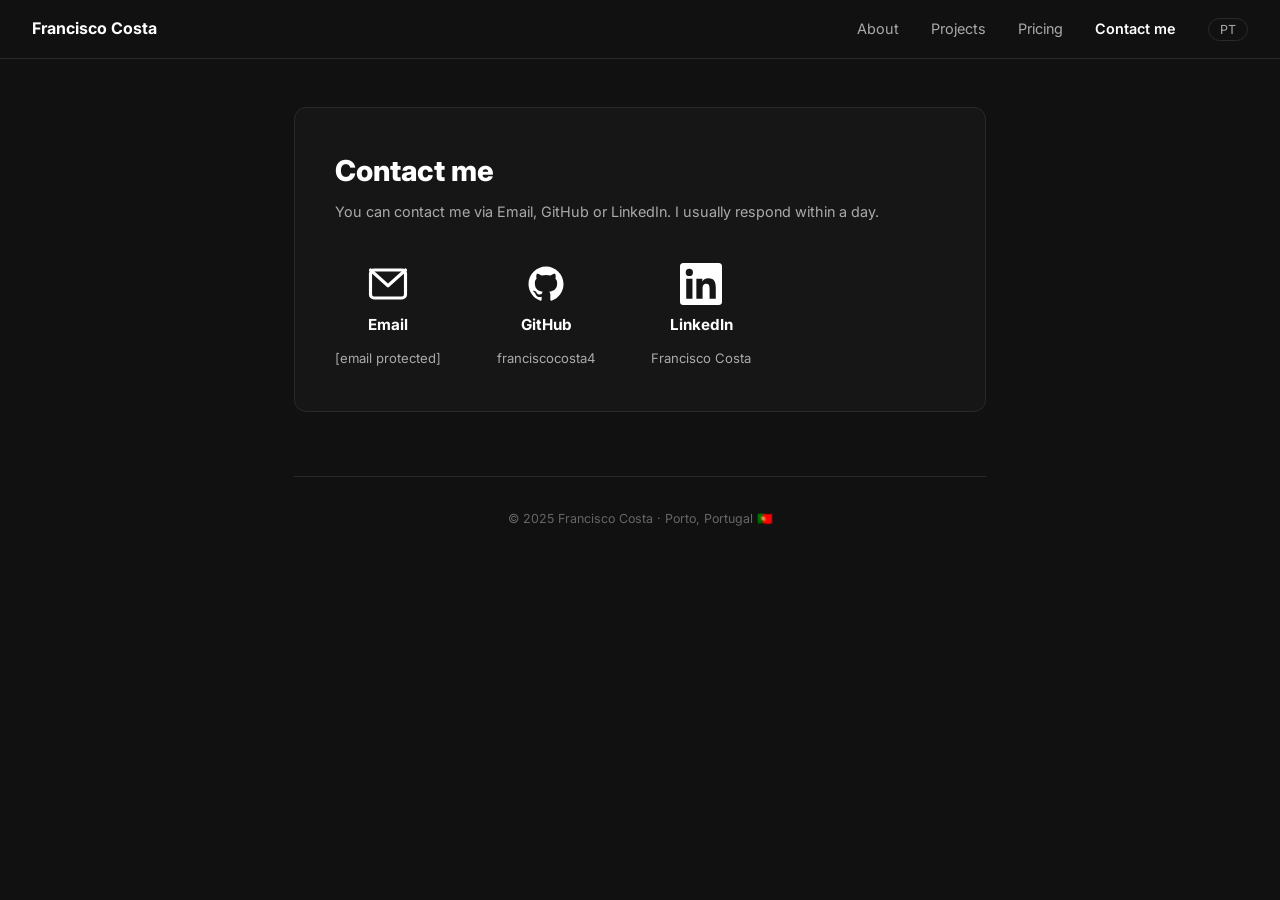
==== contact.html @ 96e05186 "fix: fixed link in contact me page" ====
<!DOCTYPE html>
<html lang="en">
<head>
  <meta charset="UTF-8" />
  <meta name="viewport" content="width=device-width, initial-scale=1.0" />
  <title>Contact — Francisco Costa</title>
  <link rel="preconnect" href="https://fonts.googleapis.com" />
  <link href="https://fonts.googleapis.com/css2?family=Inter:wght@400;500;600;700;800&display=swap" rel="stylesheet" />
  <style>
    *, *::before, *::after { box-sizing: border-box; margin: 0; padding: 0; }

    :root {
      --bg: #111111;
      --surface: #1a1a1a;
      --border: #2a2a2a;
      --accent: #3b9b6e;
      --text: #ffffff;
      --subtext: #aaaaaa;
      --muted: #666666;
    }

    body {
      background: var(--bg);
      color: var(--text);
      font-family: 'Inter', sans-serif;
      font-size: 16px;
      line-height: 1.6;
    }

    a { color: inherit; text-decoration: none; }

    nav {
      display: flex;
      align-items: center;
      justify-content: space-between;
      padding: 1rem 2rem;
      position: sticky;
      top: 0;
      background: var(--bg);
      z-index: 50;
      border-bottom: 1px solid var(--border);
    }

    .nav-name { font-weight: 700; font-size: 1rem; }
    .nav-links { display: flex; gap: 2rem; list-style: none; }
    .nav-links a {
      color: var(--subtext);
      font-size: 0.9rem;
      transition: color 0.15s;
    }
    .nav-links a:hover,
    .nav-links a.active { color: var(--text); font-weight: 600; }

    .page {
      max-width: 740px;
      margin: 0 auto;
      padding: 3rem 1.5rem 6rem;
    }

    .footer {
      text-align: center;
      color: var(--muted);
      font-size: 0.78rem;
      padding-top: 2rem;
      border-top: 1px solid var(--border);
      margin-top: 4rem;
    }

    /* CONTACT CARD */
    .contact-card {
      border: 1px solid var(--border);
      border-radius: 12px;
      padding: 2.5rem;
      background: #161616;
      margin-bottom: 1.5rem;
    }

    .contact-card h2 {
      font-size: 1.8rem;
      font-weight: 800;
      margin-bottom: 0.4rem;
    }

    .contact-card > p {
      color: var(--subtext);
      font-size: 0.9rem;
      margin-bottom: 2.5rem;
    }

    .contact-methods {
      display: flex;
      gap: 3.5rem;
      flex-wrap: wrap;
    }

    .contact-method {
      display: flex;
      flex-direction: column;
      align-items: center;
      gap: 0.5rem;
      text-align: center;
      min-width: 80px;
    }

    .contact-method svg {
      width: 42px;
      height: 42px;
    }

    .contact-method strong {
      font-size: 0.95rem;
      font-weight: 700;
    }

    .contact-method span {
      font-size: 0.82rem;
      color: var(--subtext);
    }

    .contact-method a {
      color: var(--subtext);
      transition: color 0.15s;
    }

    .contact-method a:hover {
      color: var(--text);
    }

    @media (max-width: 640px) {
      nav { padding: 0.8rem 1rem; }
      .nav-links { gap: 1rem; }
      .nav-links a { font-size: 0.78rem; }
      .contact-methods { gap: 2rem; justify-content: center; }
    }
  </style>
</head>
<body>

<nav>
  <a href="index.html" class="nav-name">Francisco Costa</a>
  <ul class="nav-links">
    <li><a href="index.html" data-i18n="nav-about">About</a></li>
    <li><a href="index.html#projects" data-i18n="nav-projects">Projects</a></li>
    <li><a href="pricing.html" data-i18n="nav-pricing">Pricing</a></li>
    <li><a href="contact.html" class="active" data-i18n="nav-contact">Contact me</a></li>
    <li><button id="lang-toggle" onclick="toggleLang()" style="background:none;border:1px solid var(--border);color:var(--subtext);border-radius:999px;padding:0.2rem 0.7rem;font-size:0.78rem;cursor:pointer;font-family:inherit;transition:color 0.2s,border-color 0.2s">PT</button></li>
  </ul>
</nav>

<div class="page">

  <div class="contact-card">
    <h2 data-i18n="contact-title">Contact me</h2>
    <p data-i18n="contact-subtitle">You can contact me via Email, GitHub or LinkedIn. I usually respond within a day.</p>

    <div class="contact-methods">

      <div class="contact-method">
        <svg viewBox="0 0 24 24" fill="none" stroke="currentColor" stroke-width="1.8" stroke-linecap="round" stroke-linejoin="round">
          <rect x="2" y="4" width="20" height="16" rx="2"/>
          <polyline points="2,4 12,13 22,4"/>
        </svg>
        <strong>Email</strong>
        <a href="/cdn-cgi/l/email-protection#1b7d697a7578726878747874686f7a2a2e2a2f5b7c767a727735787476">
          <span><span class="__cf_email__" data-cfemail="3b5d495a5558524858545854484f5a0a0e0a0f7b5c565a525715585456">[email&#160;protected]</span></span>
        </a>
      </div>

      <div class="contact-method">
        <svg viewBox="0 0 24 24" fill="currentColor">
          <path d="M12 2C6.477 2 2 6.484 2 12.017c0 4.425 2.865 8.18 6.839 9.504.5.092.682-.217.682-.483 0-.237-.008-.868-.013-1.703-2.782.605-3.369-1.343-3.369-1.343-.454-1.158-1.11-1.466-1.11-1.466-.908-.62.069-.608.069-.608 1.003.07 1.531 1.032 1.531 1.032.892 1.53 2.341 1.088 2.91.832.092-.647.35-1.088.636-1.338-2.22-.253-4.555-1.113-4.555-4.951 0-1.093.39-1.988 1.029-2.688-.103-.253-.446-1.272.098-2.65 0 0 .84-.27 2.75 1.026A9.564 9.564 0 0112 6.844a9.59 9.59 0 012.504.337c1.909-1.296 2.747-1.027 2.747-1.027.546 1.379.202 2.398.1 2.651.64.7 1.028 1.595 1.028 2.688 0 3.848-2.339 4.695-4.566 4.943.359.309.678.92.678 1.855 0 1.338-.012 2.419-.012 2.747 0 .268.18.58.688.482A10.02 10.02 0 0022 12.017C22 6.484 17.522 2 12 2z"/>
        </svg>
        <strong>GitHub</strong>
        <a href="https://github.com/franciscocosta4" target="_blank">
          <span>franciscocosta4</span>
        </a>
      </div>

      <div class="contact-method">
        <svg viewBox="0 0 24 24" fill="currentColor">
          <path d="M20.447 20.452h-3.554v-5.569c0-1.328-.027-3.037-1.852-3.037-1.853 0-2.136 1.445-2.136 2.939v5.667H9.351V9h3.414v1.561h.046c.477-.9 1.637-1.85 3.37-1.85 3.601 0 4.267 2.37 4.267 5.455v6.286zM5.337 7.433a2.062 2.062 0 01-2.063-2.065 2.064 2.064 0 112.063 2.065zm1.782 13.019H3.555V9h3.564v11.452zM22.225 0H1.771C.792 0 0 .774 0 1.729v20.542C0 23.227.792 24 1.771 24h20.451C23.2 24 24 23.227 24 22.271V1.729C24 .774 23.2 0 22.222 0h.003z"/>
        </svg>
        <strong>LinkedIn</strong>
        <a href="https://www.linkedin.com/in/franciscocostaa/" target="_blank">
          <span>Francisco Costa</span>
        </a>
      </div>

    </div>
  </div>

  <div class="footer">© 2025 Francisco Costa · Porto, Portugal 🇵🇹</div>
</div>

<script>
const translations = {
  en: {
    'nav-about': 'About', 'nav-projects': 'Projects', 'nav-pricing': 'Pricing', 'nav-contact': 'Contact me',
    'contact-title': 'Contact me',
    'contact-subtitle': 'You can contact me via Email, GitHub or LinkedIn. I usually respond within a day.',
  },
  pt: {
    'nav-about': 'Sobre', 'nav-projects': 'Projetos', 'nav-pricing': 'Preços', 'nav-contact': 'Contacto',
    'contact-title': 'Contacto',
    'contact-subtitle': 'Podes contactar-me por Email, GitHub ou LinkedIn. Costumo responder no próprio dia.',
  }
};

let currentLang = 'en';

function toggleLang() {
  currentLang = currentLang === 'en' ? 'pt' : 'en';
  applyLang();
}

function applyLang() {
  const t = translations[currentLang];
  document.querySelectorAll('[data-i18n]').forEach(el => {
    const key = el.getAttribute('data-i18n');
    if (t[key] !== undefined) el.innerHTML = t[key];
  });
  document.getElementById('lang-toggle').textContent = currentLang === 'en' ? 'PT' : 'EN';
}
</script>

</body>
</html>
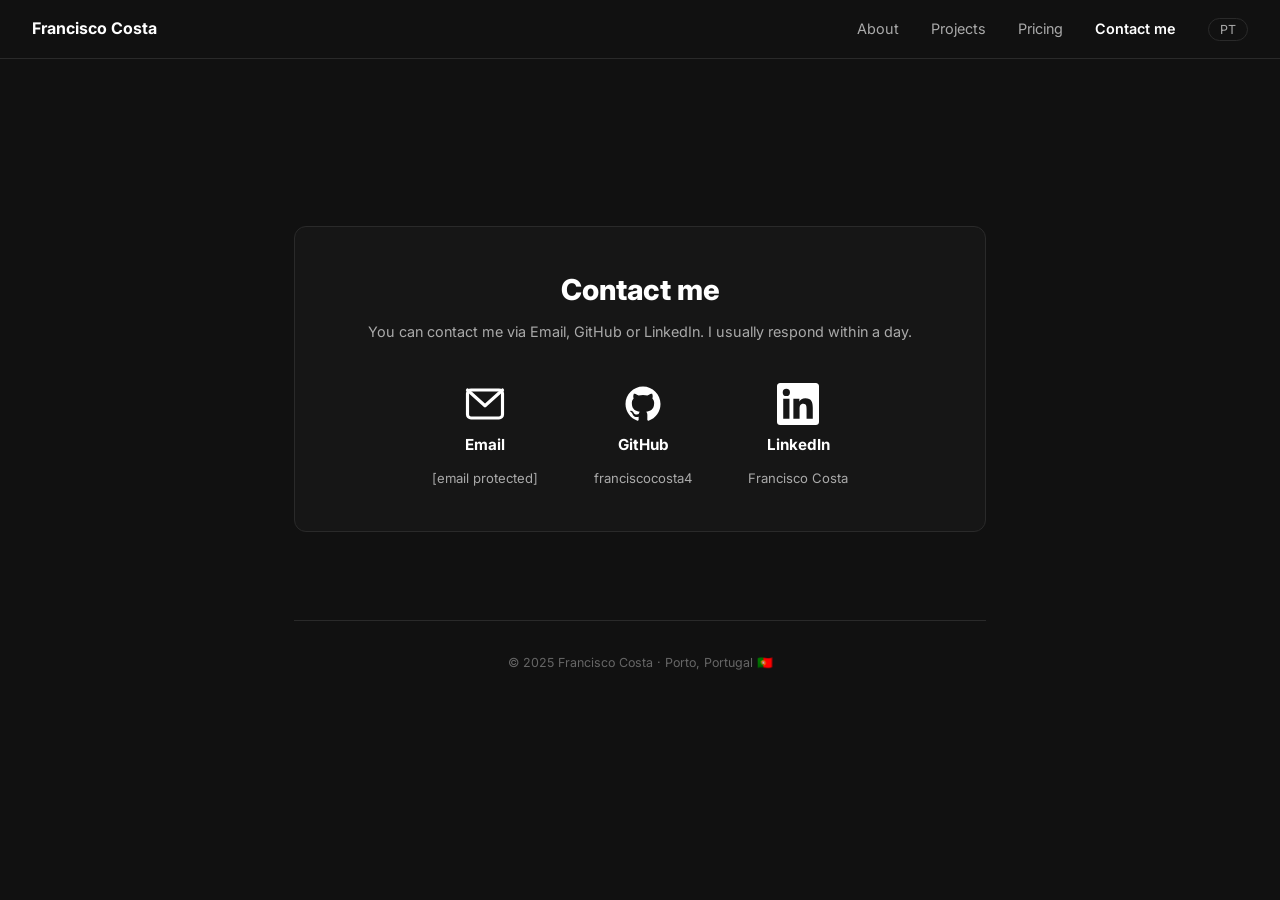
==== commit 9f07eb87: "updated information and fixed minor details" ====
--- a/contact.html
+++ b/contact.html
@@ -55,6 +55,10 @@
       max-width: 740px;
       margin: 0 auto;
       padding: 3rem 1.5rem 6rem;
+      min-height: calc(100vh - 70px);
+      display: flex;
+      flex-direction: column;
+      justify-content: center;
     }
 
     .footer {
@@ -73,6 +77,7 @@
       padding: 2.5rem;
       background: #161616;
       margin-bottom: 1.5rem;
+      text-align: center;
     }
 
     .contact-card h2 {
@@ -91,6 +96,7 @@
       display: flex;
       gap: 3.5rem;
       flex-wrap: wrap;
+      justify-content: center;
     }
 
     .contact-method {
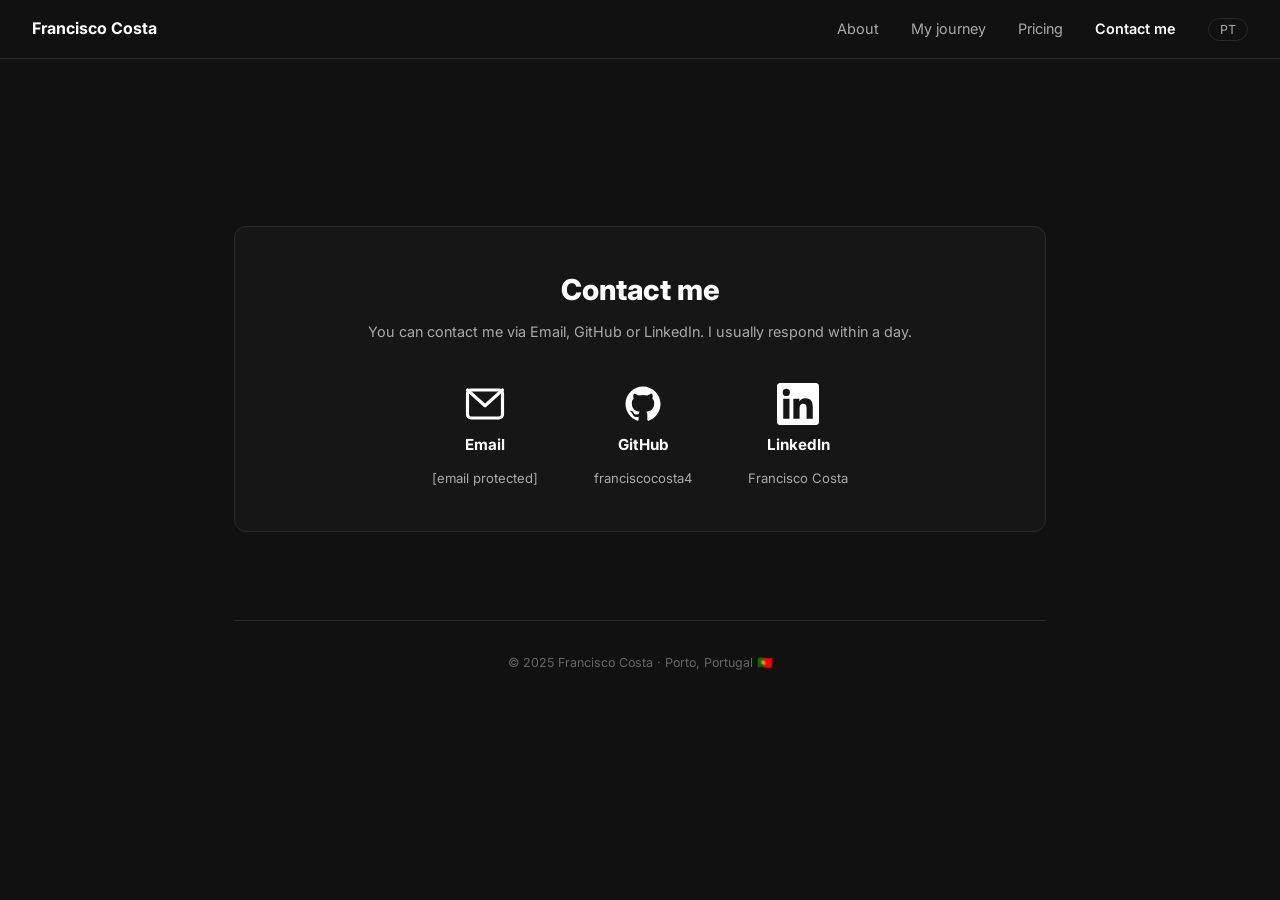
==== commit d4babb53: "changed displaying order" ====
--- a/contact.html
+++ b/contact.html
@@ -5,155 +5,23 @@
   <meta name="viewport" content="width=device-width, initial-scale=1.0" />
   <title>Contact — Francisco Costa</title>
   <link rel="preconnect" href="https://fonts.googleapis.com" />
+  <link rel="preload" href="https://fonts.googleapis.com/css2?family=Inter:wght@400;500;600;700;800&display=swap" as="style" />
   <link href="https://fonts.googleapis.com/css2?family=Inter:wght@400;500;600;700;800&display=swap" rel="stylesheet" />
-  <style>
-    *, *::before, *::after { box-sizing: border-box; margin: 0; padding: 0; }
-
-    :root {
-      --bg: #111111;
-      --surface: #1a1a1a;
-      --border: #2a2a2a;
-      --accent: #3b9b6e;
-      --text: #ffffff;
-      --subtext: #aaaaaa;
-      --muted: #666666;
-    }
-
-    body {
-      background: var(--bg);
-      color: var(--text);
-      font-family: 'Inter', sans-serif;
-      font-size: 16px;
-      line-height: 1.6;
-    }
-
-    a { color: inherit; text-decoration: none; }
-
-    nav {
-      display: flex;
-      align-items: center;
-      justify-content: space-between;
-      padding: 1rem 2rem;
-      position: sticky;
-      top: 0;
-      background: var(--bg);
-      z-index: 50;
-      border-bottom: 1px solid var(--border);
-    }
-
-    .nav-name { font-weight: 700; font-size: 1rem; }
-    .nav-links { display: flex; gap: 2rem; list-style: none; }
-    .nav-links a {
-      color: var(--subtext);
-      font-size: 0.9rem;
-      transition: color 0.15s;
-    }
-    .nav-links a:hover,
-    .nav-links a.active { color: var(--text); font-weight: 600; }
-
-    .page {
-      max-width: 740px;
-      margin: 0 auto;
-      padding: 3rem 1.5rem 6rem;
-      min-height: calc(100vh - 70px);
-      display: flex;
-      flex-direction: column;
-      justify-content: center;
-    }
-
-    .footer {
-      text-align: center;
-      color: var(--muted);
-      font-size: 0.78rem;
-      padding-top: 2rem;
-      border-top: 1px solid var(--border);
-      margin-top: 4rem;
-    }
-
-    /* CONTACT CARD */
-    .contact-card {
-      border: 1px solid var(--border);
-      border-radius: 12px;
-      padding: 2.5rem;
-      background: #161616;
-      margin-bottom: 1.5rem;
-      text-align: center;
-    }
-
-    .contact-card h2 {
-      font-size: 1.8rem;
-      font-weight: 800;
-      margin-bottom: 0.4rem;
-    }
-
-    .contact-card > p {
-      color: var(--subtext);
-      font-size: 0.9rem;
-      margin-bottom: 2.5rem;
-    }
-
-    .contact-methods {
-      display: flex;
-      gap: 3.5rem;
-      flex-wrap: wrap;
-      justify-content: center;
-    }
-
-    .contact-method {
-      display: flex;
-      flex-direction: column;
-      align-items: center;
-      gap: 0.5rem;
-      text-align: center;
-      min-width: 80px;
-    }
-
-    .contact-method svg {
-      width: 42px;
-      height: 42px;
-    }
-
-    .contact-method strong {
-      font-size: 0.95rem;
-      font-weight: 700;
-    }
-
-    .contact-method span {
-      font-size: 0.82rem;
-      color: var(--subtext);
-    }
-
-    .contact-method a {
-      color: var(--subtext);
-      transition: color 0.15s;
-    }
-
-    .contact-method a:hover {
-      color: var(--text);
-    }
-
-    @media (max-width: 640px) {
-      nav { padding: 0.8rem 1rem; }
-      .nav-links { gap: 1rem; }
-      .nav-links a { font-size: 0.78rem; }
-      .contact-methods { gap: 2rem; justify-content: center; }
-    }
-  </style>
+  <link rel="stylesheet" href="styles.css" />
 </head>
 <body>
-
 <nav>
   <a href="index.html" class="nav-name">Francisco Costa</a>
   <ul class="nav-links">
     <li><a href="index.html" data-i18n="nav-about">About</a></li>
-    <li><a href="index.html#projects" data-i18n="nav-projects">Projects</a></li>
+    <li><a href="index.html#projects" data-i18n="nav-projects">My journey</a></li>
     <li><a href="pricing.html" data-i18n="nav-pricing">Pricing</a></li>
     <li><a href="contact.html" class="active" data-i18n="nav-contact">Contact me</a></li>
-    <li><button id="lang-toggle" onclick="toggleLang()" style="background:none;border:1px solid var(--border);color:var(--subtext);border-radius:999px;padding:0.2rem 0.7rem;font-size:0.78rem;cursor:pointer;font-family:inherit;transition:color 0.2s,border-color 0.2s">PT</button></li>
+    <li><button id="lang-toggle" onclick="toggleLang()">PT</button></li>
   </ul>
 </nav>
 
-<div class="page">
+<div class="page contact">
 
   <div class="contact-card">
     <h2 data-i18n="contact-title">Contact me</h2>
@@ -197,37 +65,6 @@
 
   <div class="footer">© 2025 Francisco Costa · Porto, Portugal 🇵🇹</div>
 </div>
-
-<script>
-const translations = {
-  en: {
-    'nav-about': 'About', 'nav-projects': 'Projects', 'nav-pricing': 'Pricing', 'nav-contact': 'Contact me',
-    'contact-title': 'Contact me',
-    'contact-subtitle': 'You can contact me via Email, GitHub or LinkedIn. I usually respond within a day.',
-  },
-  pt: {
-    'nav-about': 'Sobre', 'nav-projects': 'Projetos', 'nav-pricing': 'Preços', 'nav-contact': 'Contacto',
-    'contact-title': 'Contacto',
-    'contact-subtitle': 'Podes contactar-me por Email, GitHub ou LinkedIn. Costumo responder no próprio dia.',
-  }
-};
-
-let currentLang = 'en';
-
-function toggleLang() {
-  currentLang = currentLang === 'en' ? 'pt' : 'en';
-  applyLang();
-}
-
-function applyLang() {
-  const t = translations[currentLang];
-  document.querySelectorAll('[data-i18n]').forEach(el => {
-    const key = el.getAttribute('data-i18n');
-    if (t[key] !== undefined) el.innerHTML = t[key];
-  });
-  document.getElementById('lang-toggle').textContent = currentLang === 'en' ? 'PT' : 'EN';
-}
-</script>
-
+<script src="scripts.js" defer></script>
 </body>
 </html>
--- a/styles.css
+++ b/styles.css
@@ -0,0 +1,742 @@
+/* GLOBAL STYLES */
+*, *::before, *::after {
+  box-sizing: border-box;
+  margin: 0;
+  padding: 0;
+}
+
+:root {
+  --bg: #111111;
+  --surface: #1a1a1a;
+  --border: #2a2a2a;
+  --accent: #3b9b6e;
+  --text: #ffffff;
+  --subtext: #aaaaaa;
+  --muted: #666666;
+}
+
+html {
+  scroll-behavior: smooth;
+  scroll-padding-top: 5.5rem;
+}
+
+body {
+  background: var(--bg);
+  color: var(--text);
+  font-family: 'Inter', sans-serif;
+  font-size: 16px;
+  line-height: 1.6;
+  opacity: 0;
+  animation: fadeIn 0.6s ease forwards;
+}
+
+@keyframes fadeIn {
+  to {
+    opacity: 1;
+  }
+}
+
+a {
+  color: inherit;
+  text-decoration: none;
+}
+
+/* NAVIGATION */
+nav {
+  display: flex;
+  align-items: center;
+  justify-content: space-between;
+  padding: 1rem 2rem;
+  position: sticky;
+  top: 0;
+  background: var(--bg);
+  z-index: 50;
+  border-bottom: 1px solid var(--border);
+}
+
+.nav-name {
+  font-weight: 700;
+  font-size: 1rem;
+}
+
+.nav-links {
+  display: flex;
+  gap: 2rem;
+  list-style: none;
+}
+
+.nav-links a {
+  color: var(--subtext);
+  font-size: 0.9rem;
+  transition: color 0.15s;
+  cursor: pointer;
+}
+
+.nav-links a:hover,
+.nav-links a.active {
+  color: var(--text);
+  font-weight: 600;
+}
+
+#lang-toggle {
+  background: none;
+  border: 1px solid var(--border);
+  color: var(--subtext);
+  border-radius: 999px;
+  padding: 0.2rem 0.7rem;
+  font-size: 0.78rem;
+  cursor: pointer;
+  font-family: inherit;
+  transition: color 0.2s, border-color 0.2s;
+}
+
+#lang-toggle:hover {
+  color: var(--text);
+  border-color: var(--text);
+}
+
+/* PAGE WRAPPER */
+.page {
+  max-width: 860px;
+  margin: 0 auto;
+  padding: 3rem 1.5rem 6rem;
+}
+
+.page.pricing {
+  max-width: 860px;
+}
+
+.page.contact {
+  min-height: calc(100vh - 70px);
+  display: flex;
+  flex-direction: column;
+  justify-content: center;
+}
+
+/* FOOTER */
+.footer {
+  text-align: center;
+  color: var(--muted);
+  font-size: 0.78rem;
+  padding-top: 2rem;
+  border-top: 1px solid var(--border);
+  margin-top: 4rem;
+}
+
+/* PROFILE CARD */
+.profile-card {
+  border: 1px solid var(--border);
+  border-radius: 12px;
+  padding: 1.8rem 2rem;
+  margin-bottom: 3.5rem;
+  position: relative;
+}
+
+.profile-icons {
+  position: absolute;
+  top: 1.8rem;
+  right: 2rem;
+  display: flex;
+  gap: 0.8rem;
+}
+
+.profile-icons a {
+  color: var(--subtext);
+  transition: color 0.15s;
+  display: flex;
+  align-items: center;
+}
+
+.profile-icons button {
+  color: #ffffff;
+  background: transparent;
+  border: 1px solid #ffffff;
+  border-radius: 8px;
+  padding: 0.4rem 1rem;
+  font-size: 0.85rem;
+  font-weight: 700;
+  letter-spacing: 0.02em;
+  font-family: inherit;
+  cursor: pointer;
+  box-shadow: 0 0 0 1px rgba(255, 255, 255, 0.2);
+  transition: transform 0.16s ease, box-shadow 0.16s ease, background-color 0.16s ease;
+}
+
+.profile-icons a:hover {
+  color: var(--text);
+}
+
+.profile-icons button:hover {
+  transform: translateY(-1px);
+  background-color: rgba(255, 255, 255, 0.08);
+  box-shadow: 0 0 0 1px rgba(255, 255, 255, 0.45);
+}
+
+.profile-icons button:focus-visible {
+  outline: 2px solid #ffffff;
+  outline-offset: 2px;
+}
+
+.profile-icons svg {
+  width: 20px;
+  height: 20px;
+}
+
+.profile-name {
+  font-size: 1.6rem;
+  font-weight: 800;
+  margin-bottom: 0.3rem;
+}
+
+.profile-location {
+  color: var(--subtext);
+  font-size: 0.88rem;
+  display: flex;
+  align-items: center;
+  gap: 0.3rem;
+  margin-bottom: 0.8rem;
+}
+
+.profile-bio {
+  font-size: 1rem;
+  color: var(--text);
+  line-height: 1.7;
+  max-width: 520px;
+}
+
+/* SECTION HEADING */
+.section-heading {
+  font-size: 1.6rem;
+  font-weight: 800;
+  margin-bottom: 1.5rem;
+}
+
+/* TECH GRID */
+.tech-grid {
+  display: flex;
+  flex-wrap: wrap;
+  gap: 0.6rem;
+}
+
+.tech-item {
+  display: inline-flex;
+  align-items: center;
+  gap: 0.4rem;
+  background: var(--surface);
+  border: 1px solid var(--border);
+  border-radius: 999px;
+  padding: 0.3rem 0.85rem;
+  font-size: 0.8rem;
+  color: var(--subtext);
+  white-space: nowrap;
+}
+
+.tech-icon {
+  width: 16px;
+  height: 16px;
+  border-radius: 3px;
+  display: inline-flex;
+  align-items: center;
+  justify-content: center;
+  font-size: 9px;
+  font-weight: 700;
+  color: #fff;
+  flex-shrink: 0;
+}
+
+.tech-icon-img {
+  width: 16px;
+  height: 16px;
+  border-radius: 3px;
+  flex-shrink: 0;
+  object-fit: contain;
+}
+
+/* EXPERIENCE SECTION */
+.exp-section {
+  margin-bottom: 3.5rem;
+}
+
+.exp-item {
+  display: grid;
+  grid-template-columns: 18px 1fr;
+  gap: 0 1rem;
+  padding-bottom: 2.2rem;
+}
+
+.exp-item:last-child {
+  padding-bottom: 0;
+}
+
+.exp-timeline {
+  display: flex;
+  flex-direction: column;
+  align-items: center;
+}
+
+.exp-dot {
+  width: 10px;
+  height: 10px;
+  border-radius: 50%;
+  background: var(--text);
+  flex-shrink: 0;
+  margin-top: 4px;
+}
+
+.exp-line {
+  flex: 1;
+  width: 1px;
+  background: var(--border);
+  margin-top: 6px;
+}
+
+.exp-item:last-child .exp-line {
+  display: none;
+}
+
+.exp-company-link {
+  color: var(--accent);
+  font-size: 0.85rem;
+  font-weight: 500;
+  display: block;
+  margin-bottom: 0.15rem;
+}
+
+.exp-role {
+  font-weight: 700;
+  font-size: 1rem;
+  margin-bottom: 0.35rem;
+}
+
+.exp-featured-icon {
+  width: 34px;
+  height: 34px;
+  border-radius: 10px;
+  display: inline-flex;
+  align-items: center;
+  justify-content: center;
+  background: var(--surface);
+  border: 1px solid var(--border);
+  margin-bottom: 0.55rem;
+  overflow: hidden;
+}
+
+.exp-featured-icon img {
+  width: 22px;
+  height: 22px;
+  object-fit: contain;
+  display: block;
+}
+
+.exp-tech-row {
+  display: flex;
+  gap: 0.4rem;
+  flex-wrap: wrap;
+  margin-bottom: 0.35rem;
+}
+
+.exp-tech {
+  width: 24px;
+  height: 24px;
+  border-radius: 50%;
+  display: inline-flex;
+  align-items: center;
+  justify-content: center;
+  font-size: 9px;
+  font-weight: 700;
+  color: #fff;
+}
+
+.exp-tech-img {
+  width: 24px;
+  height: 24px;
+  border-radius: 4px;
+  object-fit: contain;
+}
+
+.exp-period {
+  font-size: 0.8rem;
+  color: var(--muted);
+  margin-bottom: 0.6rem;
+}
+
+.exp-desc {
+  font-size: 0.88rem;
+  color: var(--subtext);
+  line-height: 1.75;
+}
+
+.exp-desc strong {
+  color: var(--text);
+  font-weight: 700;
+}
+
+/* WORK CARDS */
+.work-section {
+  margin-bottom: 3.5rem;
+}
+
+.work-list {
+  display: flex;
+  flex-direction: column;
+  gap: 1rem;
+}
+
+.work-card {
+  border: 1px solid var(--border);
+  border-radius: 12px;
+  overflow: hidden;
+  transition: border-color 0.2s;
+  cursor: pointer;
+}
+
+.work-card:hover {
+  border-color: #444;
+}
+
+.work-screenshot {
+  width: 100%;
+  height: 200px;
+  overflow: hidden;
+}
+
+.work-mock {
+  width: 100%;
+  height: 100%;
+  display: flex;
+  flex-direction: column;
+  position: relative;
+}
+
+.mock-bar {
+  height: 30px;
+  background: rgba(0, 0, 0, 0.5);
+  border-bottom: 1px solid rgba(255, 255, 255, 0.05);
+  display: flex;
+  align-items: center;
+  padding: 0 12px;
+  gap: 6px;
+  flex-shrink: 0;
+}
+
+.mock-bar span {
+  width: 8px;
+  height: 8px;
+  border-radius: 50%;
+}
+
+.mock-body {
+  flex: 1;
+  display: flex;
+  align-items: center;
+  justify-content: center;
+  flex-direction: column;
+  gap: 0.4rem;
+}
+
+.mock-title {
+  font-size: 1.3rem;
+  font-weight: 800;
+  color: rgba(255, 255, 255, 0.75);
+}
+
+.mock-url {
+  font-size: 0.7rem;
+  color: rgba(255, 255, 255, 0.3);
+  font-family: monospace;
+}
+
+.work-info {
+  padding: 1.2rem 1.4rem;
+}
+
+.work-title {
+  font-weight: 700;
+  font-size: 1rem;
+  margin-bottom: 0.6rem;
+}
+
+.work-tech-row {
+  display: flex;
+  flex-wrap: wrap;
+  gap: 0.5rem;
+  margin-bottom: 0.6rem;
+}
+
+.work-badge {
+  display: inline-flex;
+  align-items: center;
+  gap: 0.35rem;
+  background: var(--surface);
+  border: 1px solid var(--border);
+  border-radius: 999px;
+  padding: 0.2rem 0.75rem;
+  font-size: 0.78rem;
+  color: var(--subtext);
+}
+
+.work-badge .dot {
+  width: 8px;
+  height: 8px;
+  border-radius: 50%;
+}
+
+.work-desc {
+  font-size: 0.85rem;
+  color: var(--subtext);
+  line-height: 1.65;
+}
+
+/* PROJECTS GRID */
+.projects-grid {
+  display: grid;
+  grid-template-columns: 1fr 1fr;
+  gap: 1rem;
+}
+
+.proj-card {
+  border: 1px solid var(--border);
+  border-radius: 12px;
+  padding: 1.4rem;
+  display: flex;
+  flex-direction: column;
+  gap: 0.5rem;
+  transition: border-color 0.2s;
+  text-decoration: none;
+}
+
+.proj-card:hover {
+  border-color: #444;
+}
+
+.proj-top {
+  display: flex;
+  align-items: center;
+  gap: 0.6rem;
+  margin-bottom: 0.2rem;
+}
+
+.proj-icon {
+  width: 32px;
+  height: 32px;
+  border-radius: 8px;
+  background: var(--surface);
+  border: 1px solid var(--border);
+  display: flex;
+  align-items: center;
+  justify-content: center;
+  font-size: 14px;
+}
+
+.proj-name {
+  font-weight: 700;
+  font-size: 0.95rem;
+}
+
+.proj-desc {
+  font-size: 0.82rem;
+  color: var(--subtext);
+  line-height: 1.6;
+}
+
+.proj-tags {
+  display: flex;
+  flex-wrap: wrap;
+  gap: 0.35rem;
+  margin-top: auto;
+  padding-top: 0.5rem;
+}
+
+.proj-tag {
+  font-size: 0.7rem;
+  background: var(--surface);
+  border: 1px solid var(--border);
+  border-radius: 999px;
+  padding: 0.12rem 0.55rem;
+  color: var(--subtext);
+}
+
+/* CONTACT CARD */
+.contact-card {
+  border: 1px solid var(--border);
+  border-radius: 12px;
+  padding: 2.5rem;
+  background: #161616;
+  margin-bottom: 1.5rem;
+  text-align: center;
+}
+
+.contact-card h2 {
+  font-size: 1.8rem;
+  font-weight: 800;
+  margin-bottom: 0.4rem;
+}
+
+.contact-card > p {
+  color: var(--subtext);
+  font-size: 0.9rem;
+  margin-bottom: 2.5rem;
+}
+
+.contact-methods {
+  display: flex;
+  gap: 3.5rem;
+  flex-wrap: wrap;
+  justify-content: center;
+}
+
+.contact-method {
+  display: flex;
+  flex-direction: column;
+  align-items: center;
+  gap: 0.5rem;
+  text-align: center;
+  min-width: 80px;
+}
+
+.contact-method svg {
+  width: 42px;
+  height: 42px;
+}
+
+.contact-method strong {
+  font-size: 0.95rem;
+  font-weight: 700;
+}
+
+.contact-method span {
+  font-size: 0.82rem;
+  color: var(--subtext);
+}
+
+.contact-method a {
+  color: var(--subtext);
+  transition: color 0.15s;
+}
+
+.contact-method a:hover {
+  color: var(--text);
+}
+
+/* PRICING */
+.pricing-header {
+  text-align: center;
+  margin-bottom: 3rem;
+}
+
+.pricing-header h1 {
+  font-size: 2.2rem;
+  font-weight: 800;
+  margin-bottom: 0.5rem;
+}
+
+.pricing-header p {
+  color: var(--subtext);
+  font-size: 0.92rem;
+}
+
+.pricing-grid {
+  display: grid;
+  grid-template-columns: repeat(3, 1fr);
+  gap: 1.2rem;
+  align-items: start;
+}
+
+.pricing-card {
+  border: 1px solid var(--border);
+  border-radius: 12px;
+  padding: 1.8rem;
+  background: #161616;
+  position: relative;
+}
+
+.pricing-card.popular {
+  border: 2px solid var(--text);
+}
+
+.popular-badge {
+  position: absolute;
+  top: -14px;
+  left: 50%;
+  transform: translateX(-50%);
+  background: var(--text);
+  color: var(--bg);
+  font-size: 0.72rem;
+  font-weight: 700;
+  padding: 3px 14px;
+  border-radius: 999px;
+  white-space: nowrap;
+}
+
+.pricing-card h3 {
+  font-size: 1.15rem;
+  font-weight: 700;
+  margin-bottom: 0.4rem;
+}
+
+.pricing-desc {
+  font-size: 0.83rem;
+  color: var(--subtext);
+  margin-bottom: 1.2rem;
+  line-height: 1.55;
+}
+
+.pricing-price {
+  font-size: 2rem;
+  font-weight: 800;
+  margin-bottom: 1.5rem;
+}
+
+.pricing-features {
+  list-style: none;
+  display: flex;
+  flex-direction: column;
+  gap: 0.55rem;
+}
+
+.pricing-features li {
+  font-size: 0.85rem;
+  color: var(--subtext);
+  display: flex;
+  align-items: flex-start;
+  gap: 0.55rem;
+}
+
+.pricing-features li::before {
+  content: '✓';
+  color: var(--accent);
+  font-weight: 700;
+  flex-shrink: 0;
+}
+
+/* RESPONSIVE */
+@media (max-width: 640px) {
+  nav {
+    padding: 0.8rem 1rem;
+  }
+
+  .nav-links {
+    gap: 1rem;
+  }
+
+  .nav-links a {
+    font-size: 0.78rem;
+  }
+
+  .page {
+    padding: 2rem 1rem 4rem;
+  }
+
+  .pricing-grid {
+    grid-template-columns: 1fr;
+  }
+
+  .projects-grid {
+    grid-template-columns: 1fr;
+  }
+
+  .contact-methods {
+    gap: 2rem;
+    justify-content: center;
+  }
+}
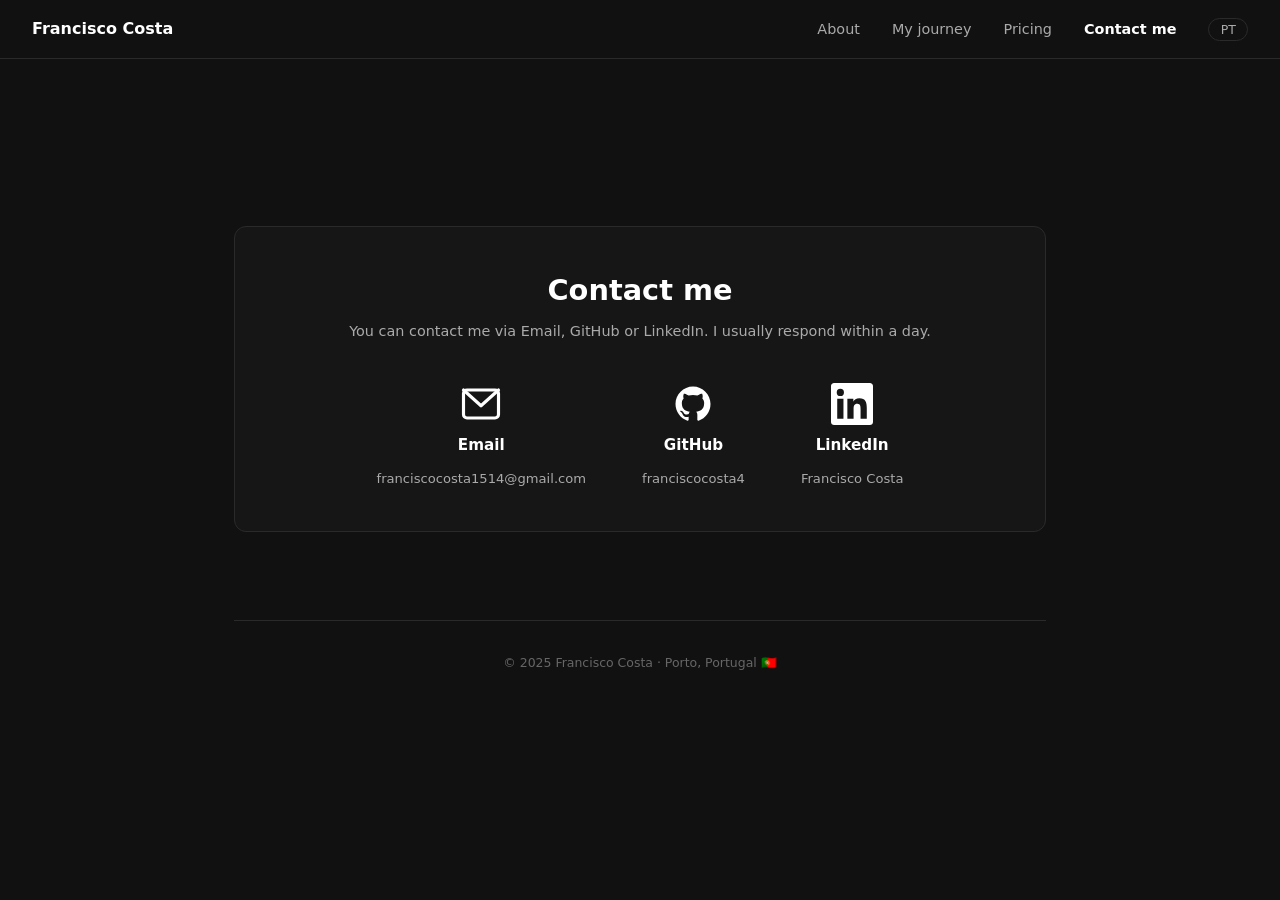
==== commit a31b7cc2: "mudança nos projetos apresentados e otimização da pagina" ====
--- a/contact.html
+++ b/contact.html
@@ -4,9 +4,6 @@
   <meta charset="UTF-8" />
   <meta name="viewport" content="width=device-width, initial-scale=1.0" />
   <title>Contact — Francisco Costa</title>
-  <link rel="preconnect" href="https://fonts.googleapis.com" />
-  <link rel="preload" href="https://fonts.googleapis.com/css2?family=Inter:wght@400;500;600;700;800&display=swap" as="style" />
-  <link href="https://fonts.googleapis.com/css2?family=Inter:wght@400;500;600;700;800&display=swap" rel="stylesheet" />
   <link rel="stylesheet" href="styles.css" />
 </head>
 <body>
@@ -14,14 +11,14 @@
   <a href="index.html" class="nav-name">Francisco Costa</a>
   <ul class="nav-links">
     <li><a href="index.html" data-i18n="nav-about">About</a></li>
-    <li><a href="index.html#projects" data-i18n="nav-projects">My journey</a></li>
+    <li><a href="#my-journey" data-i18n="nav-projects">My journey</a></li>
     <li><a href="pricing.html" data-i18n="nav-pricing">Pricing</a></li>
     <li><a href="contact.html" class="active" data-i18n="nav-contact">Contact me</a></li>
     <li><button id="lang-toggle" onclick="toggleLang()">PT</button></li>
   </ul>
 </nav>
 
-<div class="page contact">
+<main class="page contact">
 
   <div class="contact-card">
     <h2 data-i18n="contact-title">Contact me</h2>
@@ -35,8 +32,8 @@
           <polyline points="2,4 12,13 22,4"/>
         </svg>
         <strong>Email</strong>
-        <a href="/cdn-cgi/l/email-protection#1b7d697a7578726878747874686f7a2a2e2a2f5b7c767a727735787476">
-          <span><span class="__cf_email__" data-cfemail="3b5d495a5558524858545854484f5a0a0e0a0f7b5c565a525715585456">[email&#160;protected]</span></span>
+        <a href="mailto:franciscocosta1514@gmail.com">
+          <span>franciscocosta1514@gmail.com</span>
         </a>
       </div>
 
@@ -64,7 +61,7 @@
   </div>
 
   <div class="footer">© 2025 Francisco Costa · Porto, Portugal 🇵🇹</div>
-</div>
+</main>
 <script src="scripts.js" defer></script>
 </body>
 </html>
--- a/styles.css
+++ b/styles.css
@@ -23,7 +23,7 @@
 body {
   background: var(--bg);
   color: var(--text);
-  font-family: 'Inter', sans-serif;
+  font-family: Inter, ui-sans-serif, system-ui, -apple-system, BlinkMacSystemFont, "Segoe UI", sans-serif;
   font-size: 16px;
   line-height: 1.6;
   opacity: 0;
@@ -211,11 +211,21 @@
   margin-bottom: 1.5rem;
 }
 
+/* Section meta (labels like "Main stack", "Additional languages") */
+.section-meta {
+  font-size: 0.78rem;
+  color: var(--subtext);
+  text-transform: uppercase;
+  letter-spacing: 0.08em;
+  margin: 0 0 0.6rem 0;
+}
+
 /* TECH GRID */
 .tech-grid {
   display: flex;
   flex-wrap: wrap;
   gap: 0.6rem;
+  margin-bottom: 1.5rem;
 }
 
 .tech-item {
@@ -388,6 +398,9 @@
   overflow: hidden;
   transition: border-color 0.2s;
   cursor: pointer;
+  display: flex;
+  flex-direction: column;
+  min-height: 500px;
 }
 
 .work-card:hover {
@@ -396,8 +409,17 @@
 
 .work-screenshot {
   width: 100%;
-  height: 200px;
+  height: 400px;
   overflow: hidden;
+  flex-shrink: 0;
+}
+
+.work-screenshot img {
+  display: block;
+  width: 100%;
+  height: 100%;
+  object-fit: cover;
+  object-position: top center;
 }
 
 .work-mock {
@@ -447,20 +469,20 @@
 }
 
 .work-info {
-  padding: 1.2rem 1.4rem;
+  padding: 1rem 1.1rem 1.15rem;
 }
 
 .work-title {
   font-weight: 700;
-  font-size: 1rem;
-  margin-bottom: 0.6rem;
+  font-size: 0.98rem;
+  margin-bottom: 0.45rem;
 }
 
 .work-tech-row {
   display: flex;
   flex-wrap: wrap;
-  gap: 0.5rem;
-  margin-bottom: 0.6rem;
+  gap: 0.4rem;
+  margin-bottom: 0.45rem;
 }
 
 .work-badge {
@@ -470,8 +492,8 @@
   background: var(--surface);
   border: 1px solid var(--border);
   border-radius: 999px;
-  padding: 0.2rem 0.75rem;
-  font-size: 0.78rem;
+  padding: 0.18rem 0.65rem;
+  font-size: 0.72rem;
   color: var(--subtext);
 }
 
@@ -482,9 +504,9 @@
 }
 
 .work-desc {
-  font-size: 0.85rem;
-  color: var(--subtext);
-  line-height: 1.65;
+  font-size: 0.8rem;
+  color: var(--subtext);
+  line-height: 1.55;
 }
 
 /* PROJECTS GRID */
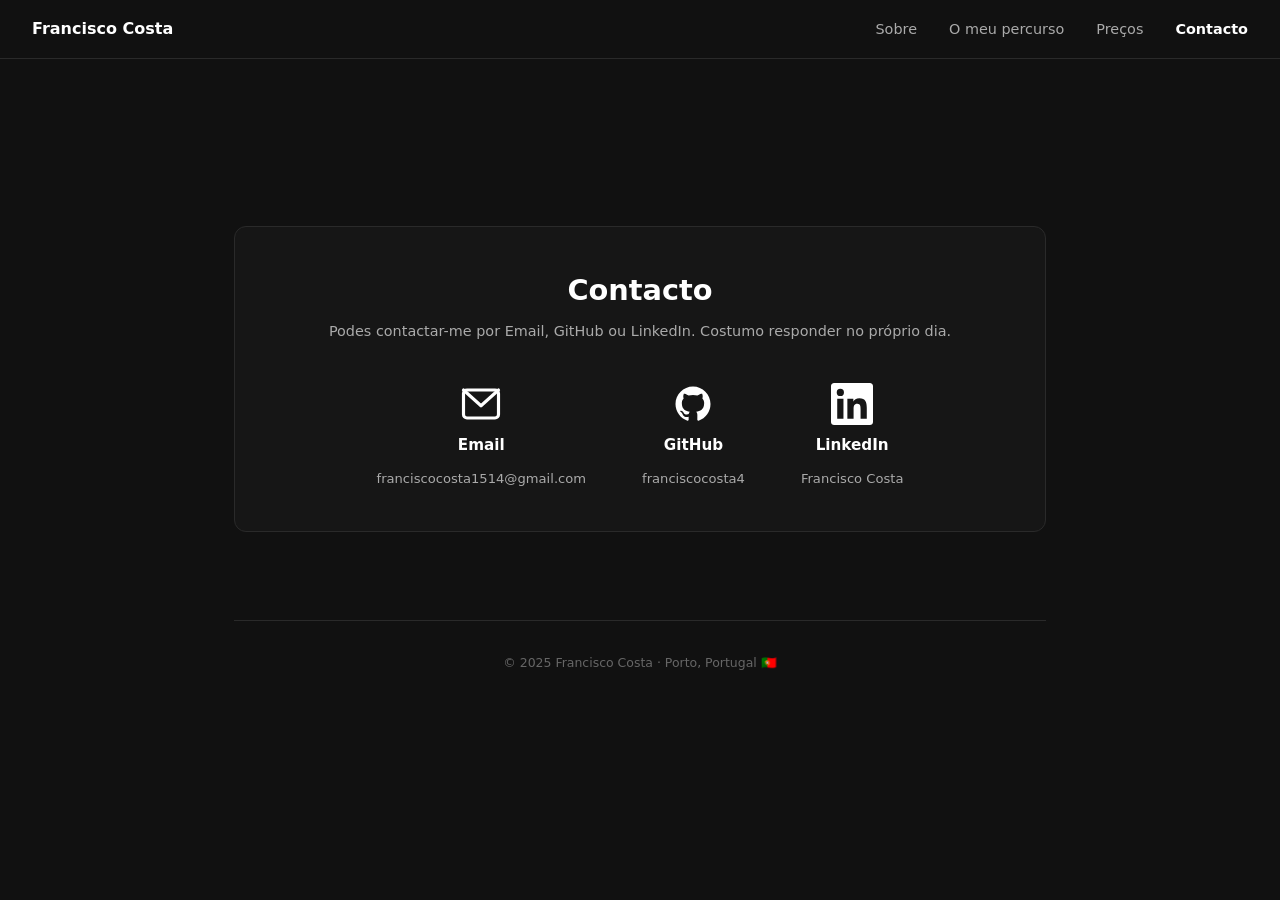
==== commit 89440575: "lingua principal: pt-pt, tradução com js removida" ====
--- a/contact.html
+++ b/contact.html
@@ -1,5 +1,5 @@
 <!DOCTYPE html>
-<html lang="en">
+<html lang="pt">
 <head>
   <meta charset="UTF-8" />
   <meta name="viewport" content="width=device-width, initial-scale=1.0" />
@@ -9,20 +9,24 @@
 <body>
 <nav>
   <a href="index.html" class="nav-name">Francisco Costa</a>
-  <ul class="nav-links">
-    <li><a href="index.html" data-i18n="nav-about">About</a></li>
-    <li><a href="#my-journey" data-i18n="nav-projects">My journey</a></li>
-    <li><a href="pricing.html" data-i18n="nav-pricing">Pricing</a></li>
-    <li><a href="contact.html" class="active" data-i18n="nav-contact">Contact me</a></li>
-    <li><button id="lang-toggle" onclick="toggleLang()">PT</button></li>
+  <ul class="nav-links" id="nav-links">
+    <li><a href="index.html" data-i18n="nav-about">Sobre</a></li>
+    <li><a href="#my-journey" data-i18n="nav-projects">O meu percurso</a></li>
+    <li><a href="pricing.html" data-i18n="nav-pricing">Preços</a></li>
+    <li><a href="contact.html" class="active" data-i18n="nav-contact">Contacto</a></li>
+    
   </ul>
+  <button class="nav-toggle" id="nav-toggle" aria-label="Menu" onclick="toggleMenu()" aria-expanded="false">
+    <svg class="nav-toggle-open" viewBox="0 0 24 24" fill="none" stroke="currentColor" stroke-width="2" width="24" height="24"><line x1="3" y1="6" x2="21" y2="6"/><line x1="3" y1="12" x2="21" y2="12"/><line x1="3" y1="18" x2="21" y2="18"/></svg>
+    <svg class="nav-toggle-close" viewBox="0 0 24 24" fill="none" stroke="currentColor" stroke-width="2" width="24" height="24" style="display:none"><line x1="18" y1="6" x2="6" y2="18"/><line x1="6" y1="6" x2="18" y2="18"/></svg>
+  </button>
 </nav>
 
 <main class="page contact">
 
   <div class="contact-card">
-    <h2 data-i18n="contact-title">Contact me</h2>
-    <p data-i18n="contact-subtitle">You can contact me via Email, GitHub or LinkedIn. I usually respond within a day.</p>
+    <h2 data-i18n="contact-title">Contacto</h2>
+    <p data-i18n="contact-subtitle">Podes contactar-me por Email, GitHub ou LinkedIn. Costumo responder no próprio dia.</p>
 
     <div class="contact-methods">
 
--- a/styles.css
+++ b/styles.css
@@ -95,6 +95,77 @@
   border-color: var(--text);
 }
 
+/* HAMBURGER MENU */
+.nav-toggle {
+  display: none;
+  background: none;
+  border: none;
+  color: var(--text);
+  cursor: pointer;
+  padding: 0.5rem;
+  z-index: 51;
+}
+
+.nav-toggle svg {
+  width: 24px;
+  height: 24px;
+  stroke: var(--text);
+}
+
+@media (max-width: 768px) {
+  .nav-toggle {
+    display: block;
+  }
+
+  .nav-links {
+    position: fixed;
+    top: 0;
+    right: 0;
+    bottom: 0;
+    width: 70%;
+    max-width: 300px;
+    background: var(--bg);
+    flex-direction: column;
+    padding: 6rem 2rem 2rem;
+    gap: 1.5rem;
+    transform: translateX(100%);
+    transition: transform 0.3s ease;
+    border-left: 1px solid var(--border);
+    box-shadow: -4px 0 20px rgba(0, 0, 0, 0.3);
+    z-index: 50;
+  }
+
+  .nav-links.open {
+    transform: translateX(0);
+  }
+
+  .nav-links a {
+    font-size: 1.1rem;
+    padding: 0.5rem 0;
+    border-bottom: 1px solid var(--border);
+    width: 100%;
+    display: block;
+  }
+
+  .nav-links li:last-child a {
+    border-bottom: none;
+  }
+
+  #lang-toggle {
+    margin-top: 1rem;
+    width: 100%;
+    justify-content: center;
+  }
+
+  .nav-toggle[aria-expanded="true"] .nav-toggle-open {
+    display: none;
+  }
+
+  .nav-toggle[aria-expanded="true"] .nav-toggle-close {
+    display: block;
+  }
+}
+
 /* PAGE WRAPPER */
 .page {
   max-width: 860px;
@@ -111,6 +182,25 @@
   display: flex;
   flex-direction: column;
   justify-content: center;
+}
+
+/* FLUID TYPOGRAPHY */
+.section-heading {
+  font-size: clamp(1.3rem, 3vw, 1.6rem);
+  font-weight: 800;
+  margin-bottom: 1.5rem;
+}
+
+.profile-name {
+  font-size: clamp(1.3rem, 4vw, 1.6rem);
+  font-weight: 800;
+  margin-bottom: 0.3rem;
+}
+
+.pricing-price {
+  font-size: clamp(1.5rem, 4vw, 2rem);
+  font-weight: 800;
+  margin-bottom: 1.5rem;
 }
 
 /* FOOTER */
@@ -412,6 +502,9 @@
   height: 400px;
   overflow: hidden;
   flex-shrink: 0;
+  display: flex;
+  align-items: center;
+  justify-content: center;
 }
 
 .work-screenshot img {
@@ -419,7 +512,8 @@
   width: 100%;
   height: 100%;
   object-fit: cover;
-  object-position: top center;
+  object-position: center;
+  margin: 0 auto;
 }
 
 .work-mock {
@@ -732,33 +826,323 @@
 }
 
 /* RESPONSIVE */
+@media (max-width: 1024px) {
+  .pricing-grid {
+    grid-template-columns: repeat(2, 1fr);
+  }
+
+  .projects-grid {
+    grid-template-columns: repeat(2, 1fr);
+  }
+}
+
+@media (max-width: 768px) {
+  .nav-name {
+    font-size: 0.9rem;
+  }
+
+  .page {
+    padding: 2.5rem 1.25rem 5rem;
+  }
+
+  .profile-card {
+    padding: 1.5rem;
+  }
+
+  .profile-icons {
+    top: 1.5rem;
+    right: 1.5rem;
+  }
+
+  .profile-icons button {
+    padding: 0.35rem 0.8rem;
+    font-size: 0.8rem;
+  }
+
+  .section-heading {
+    margin-bottom: 1.25rem;
+  }
+
+  .exp-section {
+    margin-bottom: 3rem;
+  }
+
+  .work-section {
+    margin-bottom: 3rem;
+  }
+
+  .work-screenshot {
+    height: 300px;
+  }
+
+  .projects-grid {
+    grid-template-columns: 1fr;
+  }
+
+  .pricing-grid {
+    grid-template-columns: 1fr;
+  }
+
+  .pricing-header h1 {
+    font-size: clamp(1.6rem, 4vw, 2.2rem);
+  }
+
+  .contact-card {
+    padding: 2rem 1.5rem;
+  }
+
+  .contact-methods {
+    gap: 2rem;
+  }
+
+  .contact-method svg {
+    width: 36px;
+    height: 36px;
+  }
+
+  .footer {
+    font-size: 0.72rem;
+    padding-top: 1.5rem;
+  }
+}
+
 @media (max-width: 640px) {
   nav {
     padding: 0.8rem 1rem;
   }
 
-  .nav-links {
-    gap: 1rem;
-  }
-
-  .nav-links a {
-    font-size: 0.78rem;
+  .nav-name {
+    font-size: 0.85rem;
   }
 
   .page {
     padding: 2rem 1rem 4rem;
   }
 
-  .pricing-grid {
+  .profile-card {
+    padding: 1.25rem;
+    border-radius: 10px;
+  }
+
+  .profile-icons {
+    top: 1.25rem;
+    right: 1.25rem;
+    gap: 0.5rem;
+  }
+
+  .profile-icons a svg {
+    width: 18px;
+    height: 18px;
+  }
+
+  .profile-icons button {
+    padding: 0.3rem 0.7rem;
+    font-size: 0.75rem;
+  }
+
+  .profile-location {
+    font-size: 0.82rem;
+  }
+
+  .profile-bio {
+    font-size: 0.92rem;
+  }
+
+  .section-meta {
+    font-size: 0.72rem;
+  }
+
+  .tech-item {
+    padding: 0.25rem 0.7rem;
+    font-size: 0.75rem;
+  }
+
+  .tech-icon-img {
+    width: 14px;
+    height: 14px;
+  }
+
+  /* Experience timeline - stack on mobile */
+  .exp-item {
     grid-template-columns: 1fr;
-  }
-
-  .projects-grid {
-    grid-template-columns: 1fr;
+    padding-left: 1.5rem;
+    padding-bottom: 2rem;
+  }
+
+  .exp-timeline {
+    flex-direction: row;
+    align-items: flex-start;
+    gap: 0.75rem;
+    margin-bottom: 0.5rem;
+  }
+
+  .exp-dot {
+    margin-top: 2px;
+    width: 10px;
+    height: 10px;
+    flex-shrink: 0;
+  }
+
+  .exp-line {
+    display: none;
+  }
+
+  .exp-company-link {
+    font-size: 0.8rem;
+  }
+
+  .exp-role {
+    font-size: 0.95rem;
+  }
+
+  .exp-featured-icon {
+    width: 30px;
+    height: 30px;
+  }
+
+  .exp-featured-icon img {
+    width: 20px;
+    height: 20px;
+  }
+
+  .exp-tech {
+    width: 20px;
+    height: 20px;
+    font-size: 8px;
+  }
+
+  .exp-tech-img {
+    width: 20px;
+    height: 20px;
+  }
+
+  .exp-period {
+    font-size: 0.75rem;
+  }
+
+  .exp-desc {
+    font-size: 0.82rem;
+  }
+
+  /* Work cards */
+  .work-card {
+    min-height: auto;
+  }
+  .work-screenshot {
+    display: none;
+  }
+
+  .work-info {
+    padding: 0.9rem 1rem 1rem;
+  }
+
+  .work-title {
+    font-size: 0.92rem;
+  }
+
+  .work-badge {
+    padding: 0.15rem 0.55rem;
+    font-size: 0.68rem;
+  }
+
+  .work-desc {
+    font-size: 0.78rem;
+  }
+
+  /* Projects grid */
+  .proj-card {
+    padding: 1.2rem;
+  }
+
+  .proj-name {
+    font-size: 0.9rem;
+  }
+
+  .proj-desc {
+    font-size: 0.78rem;
+  }
+
+  .proj-tag {
+    font-size: 0.65rem;
+    padding: 0.1rem 0.45rem;
+  }
+
+  /* Contact */
+  .contact-card h2 {
+    font-size: 1.5rem;
+  }
+
+  .contact-card > p {
+    font-size: 0.85rem;
+    margin-bottom: 2rem;
   }
 
   .contact-methods {
-    gap: 2rem;
-    justify-content: center;
-  }
-}
+    gap: 1.5rem;
+  }
+
+  .contact-method strong {
+    font-size: 0.88rem;
+  }
+
+  .contact-method span {
+    font-size: 0.78rem;
+  }
+
+  .contact-method svg {
+    width: 32px;
+    height: 32px;
+  }
+
+  /* Pricing */
+  .pricing-card {
+    padding: 1.5rem;
+  }
+
+  .pricing-card h3 {
+    font-size: 1.05rem;
+  }
+
+  .pricing-desc {
+    font-size: 0.8rem;
+  }
+
+  .pricing-features li {
+    font-size: 0.8rem;
+  }
+
+  .footer {
+    font-size: 0.7rem;
+  }
+}
+
+@media (max-width: 480px) {
+  .profile-name {
+    font-size: 1.25rem;
+  }
+
+  .work-screenshot {
+    height: 400px;
+  }
+
+  .contact-methods {
+    flex-direction: column;
+    gap: 1.25rem;
+    align-items: center;
+  }
+
+  .contact-method {
+    flex-direction: row;
+    justify-content: flex-start;
+    width: 100%;
+    max-width: 280px;
+    text-align: left;
+    gap: 0.75rem;
+  }
+
+  .contact-method svg {
+    width: 28px;
+    height: 28px;
+    flex-shrink: 0;
+  }
+}
